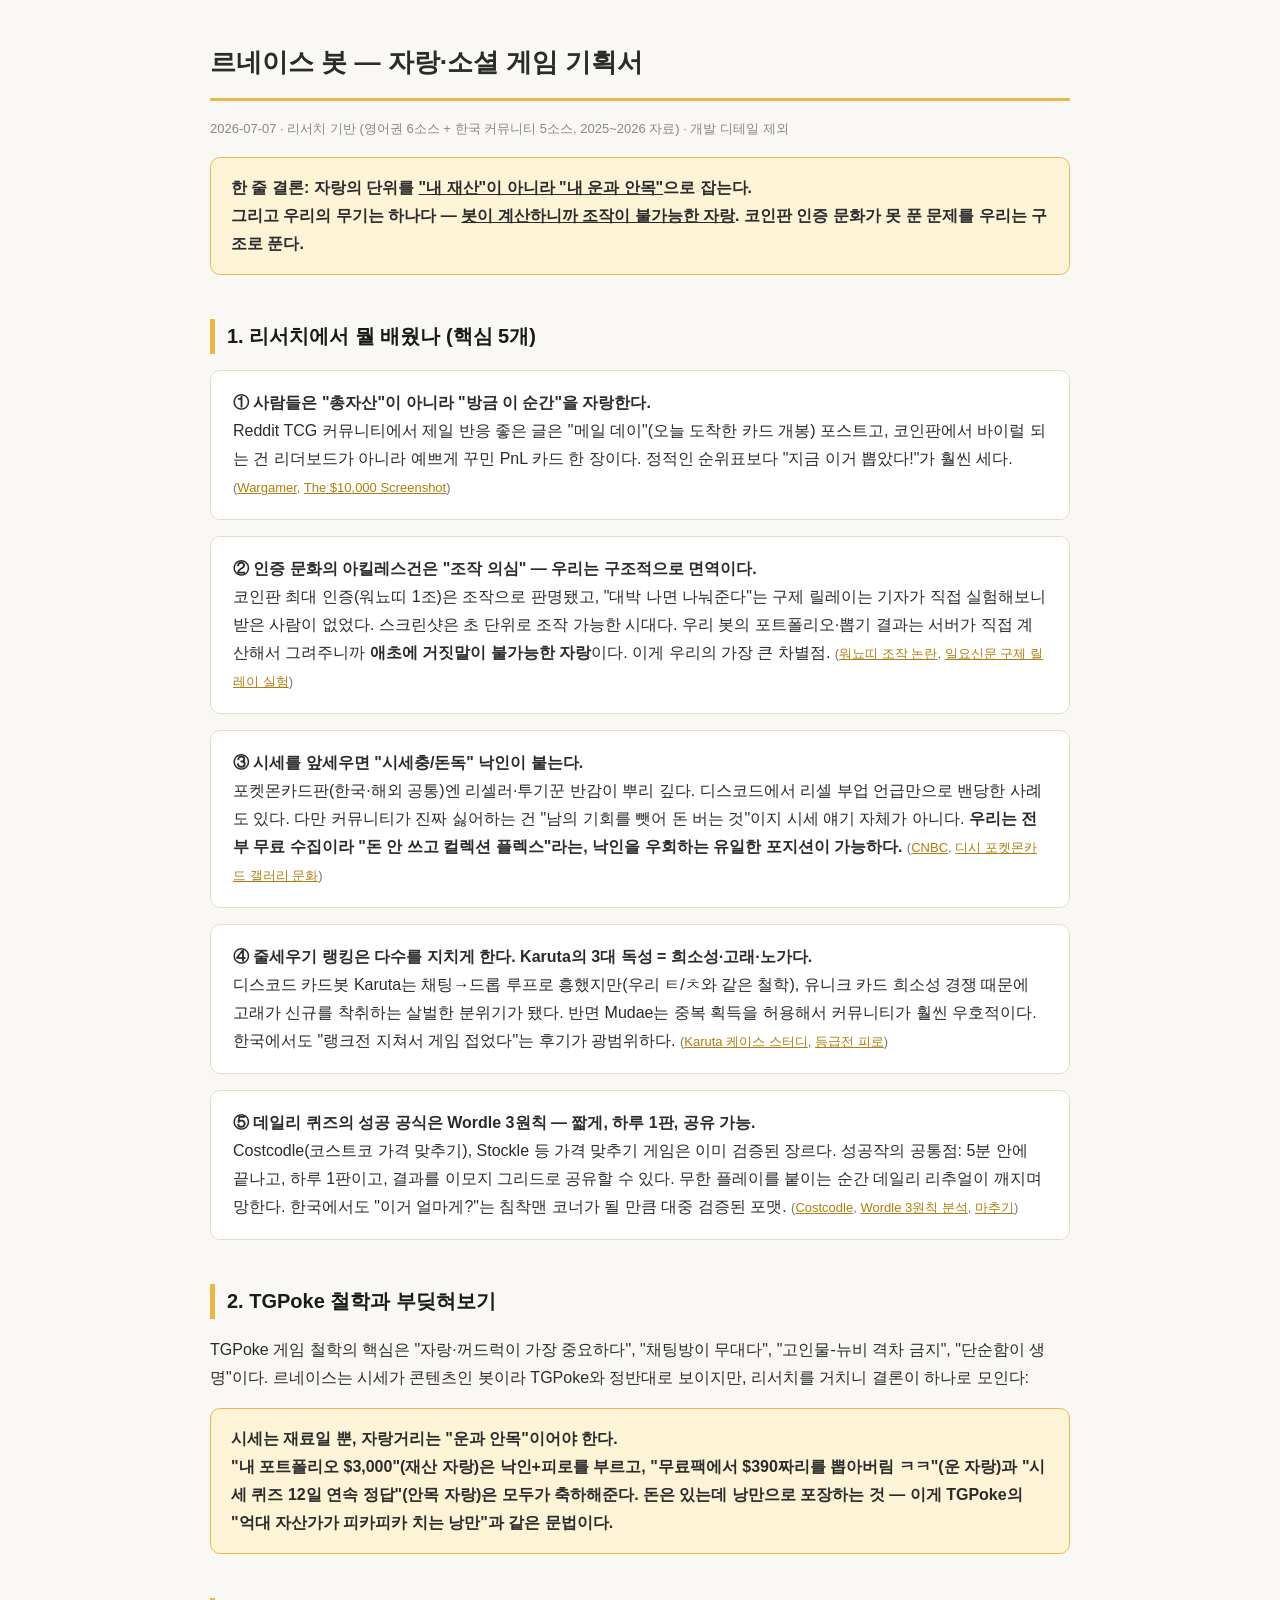
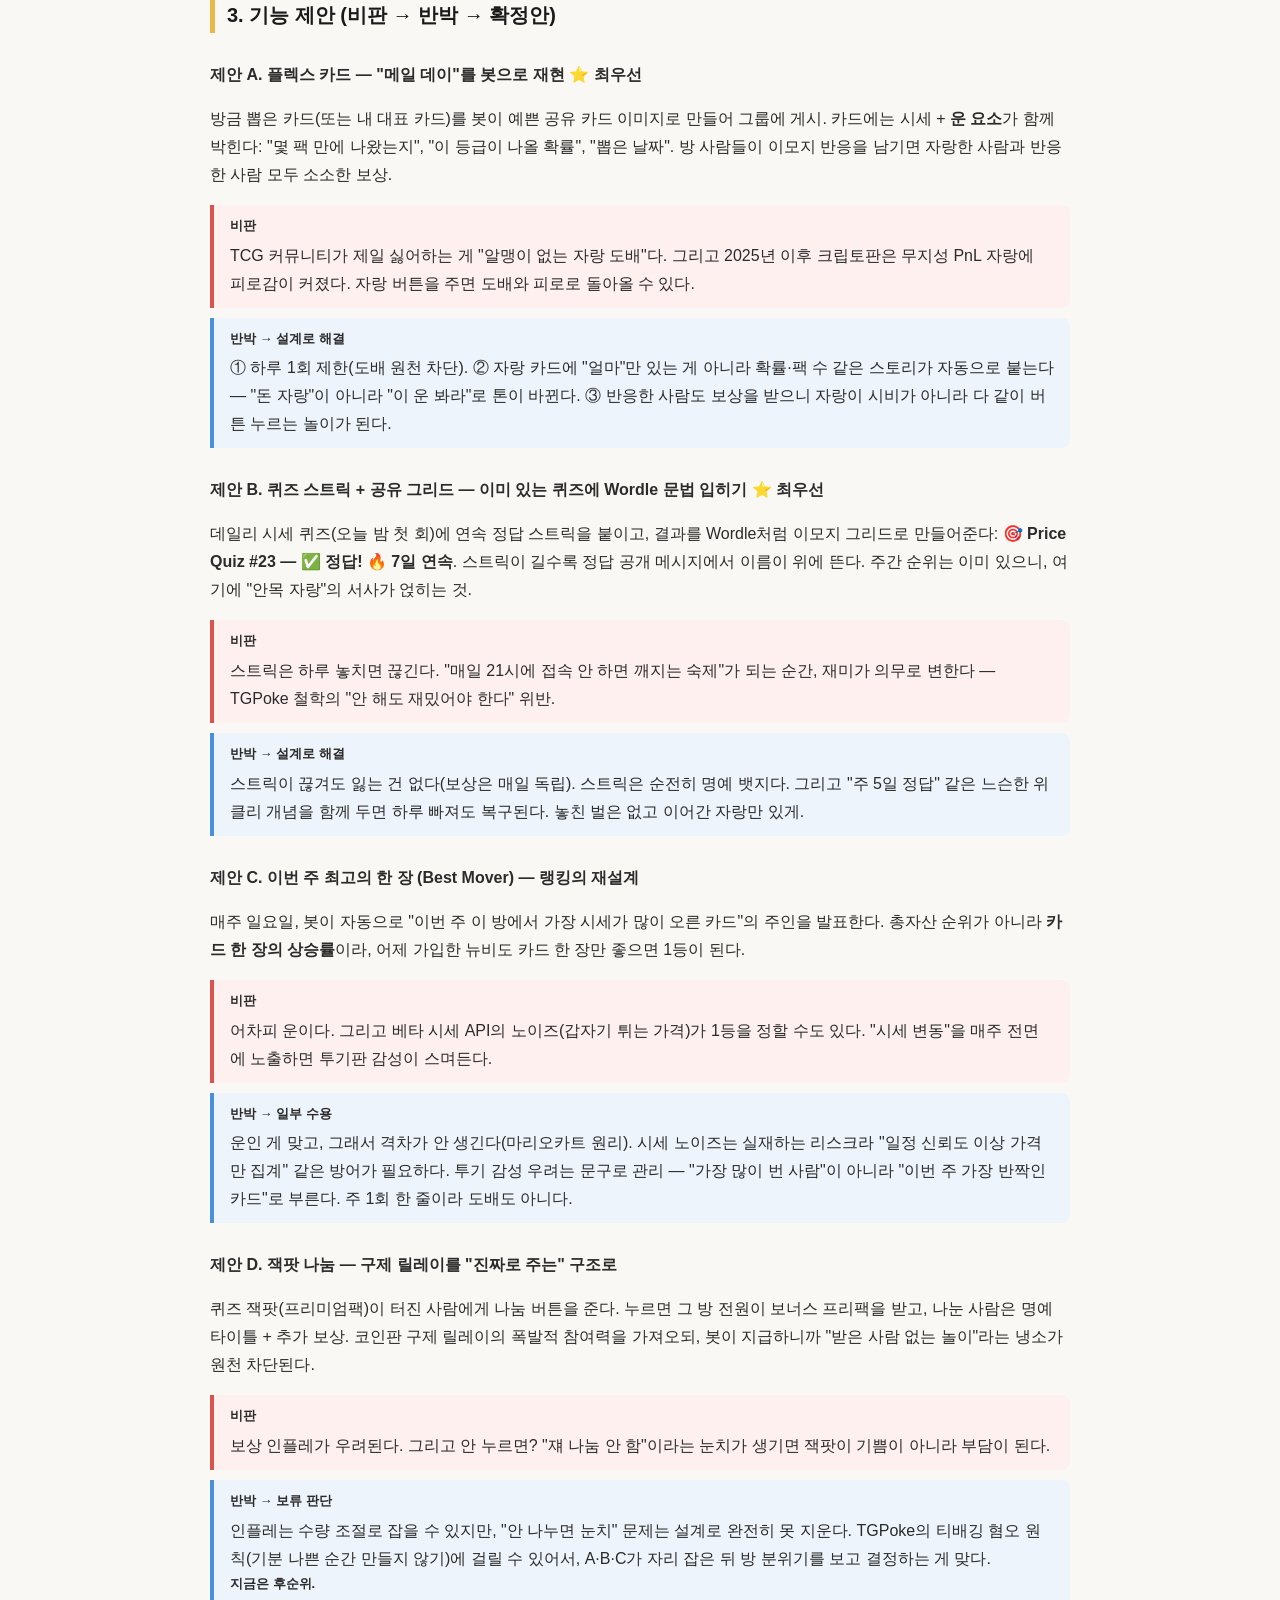
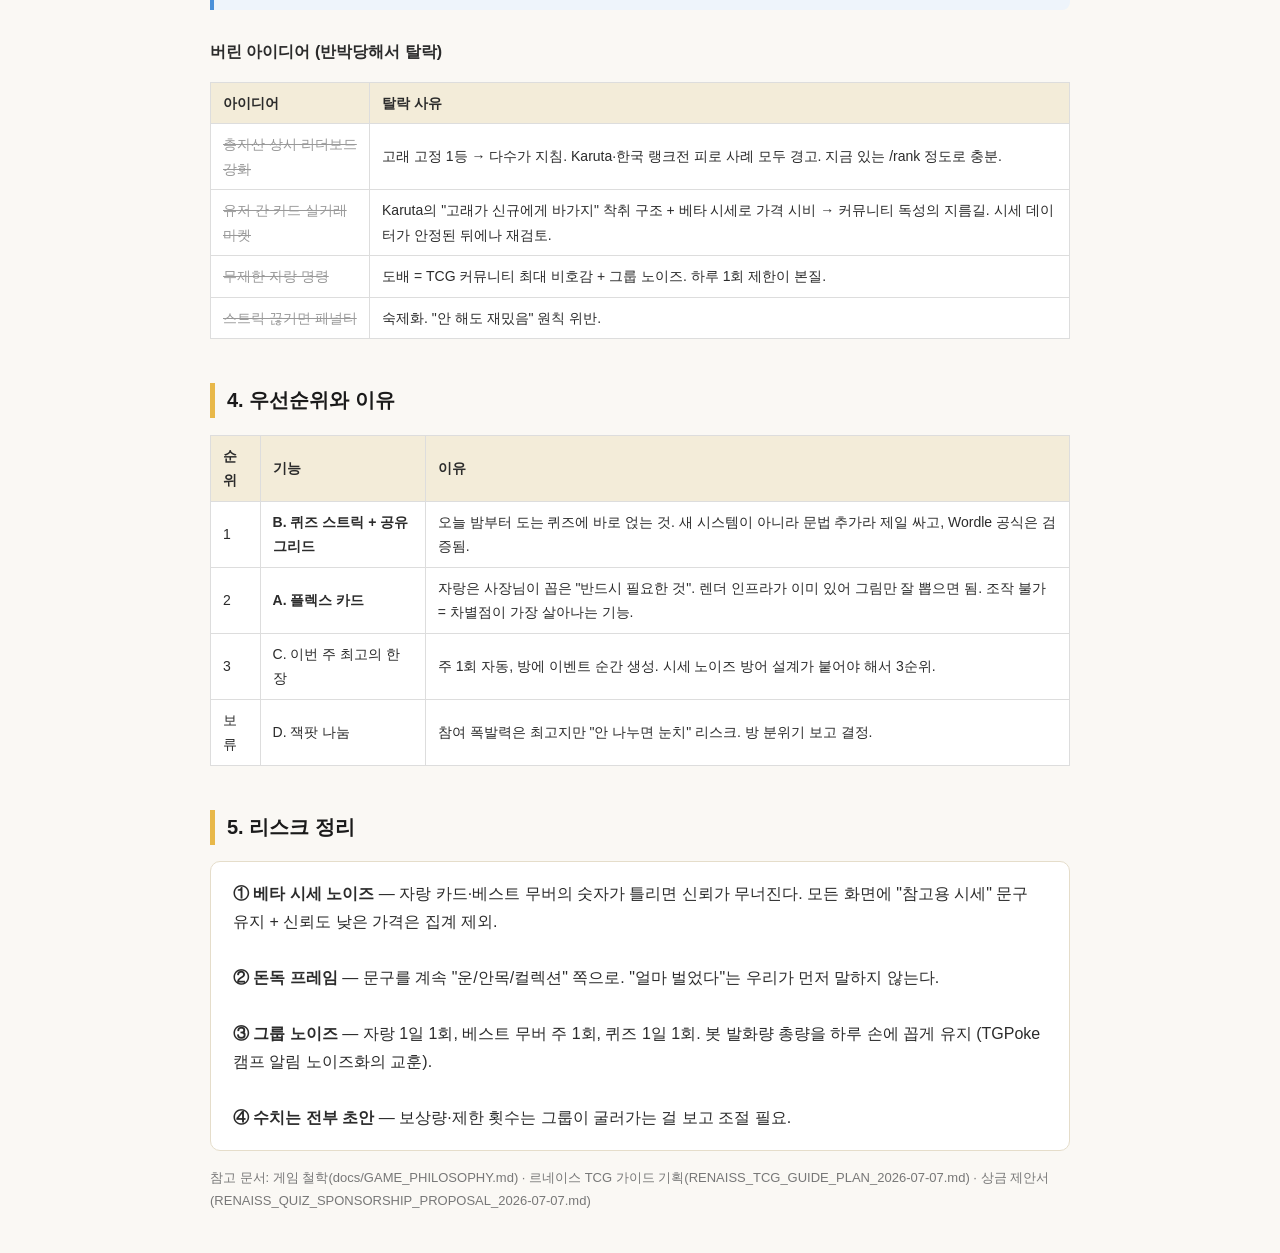
==== renaiss_bot/docs/RENAISS_SOCIAL_FLEX_PLAN_2026-07-07.html @ b19faefa "Renaiss TCG Bot — standalone repo TGPoke 본체에서 분리한 독립 레포. 자체 Playwright 렌더러로 메인 레포 의존성 제거.  - 팩 개봉(일일" ====
<!DOCTYPE html>
<html lang="ko">
<head>
<meta charset="UTF-8">
<title>르네이스 봇 자랑·소셜 게임 기획서 (2026-07-07)</title>
<style>
  body { font-family: 'Pretendard', 'Malgun Gothic', sans-serif; max-width: 860px; margin: 40px auto; padding: 0 24px; line-height: 1.75; color: #2b2b2b; background: #faf8f4; }
  h1 { font-size: 26px; border-bottom: 3px solid #e8b849; padding-bottom: 12px; }
  h2 { font-size: 20px; margin-top: 44px; color: #1a1a1a; border-left: 5px solid #e8b849; padding-left: 12px; }
  h3 { font-size: 16px; margin-top: 28px; }
  .meta { color: #888; font-size: 13px; }
  .box { background: #fff; border: 1px solid #e5ddca; border-radius: 10px; padding: 18px 22px; margin: 16px 0; }
  .verdict { background: #fdf3d7; border: 1px solid #e8b849; border-radius: 10px; padding: 16px 20px; margin: 16px 0; font-weight: 600; }
  .critique { border-left: 4px solid #d9534f; background: #fdf0ef; padding: 10px 16px; margin: 10px 0; border-radius: 0 8px 8px 0; }
  .rebuttal { border-left: 4px solid #4a90d9; background: #eef4fb; padding: 10px 16px; margin: 10px 0; border-radius: 0 8px 8px 0; }
  .critique b, .rebuttal b { display: block; font-size: 13px; margin-bottom: 4px; }
  table { border-collapse: collapse; width: 100%; margin: 14px 0; font-size: 14px; background: #fff; }
  th, td { border: 1px solid #ddd; padding: 8px 12px; text-align: left; }
  th { background: #f3ecd9; }
  a { color: #b07d10; }
  .drop { color: #999; text-decoration: line-through; }
  .small { font-size: 13px; color: #777; }
</style>
</head>
<body>

<h1>르네이스 봇 — 자랑·소셜 게임 기획서</h1>
<p class="meta">2026-07-07 · 리서치 기반 (영어권 6소스 + 한국 커뮤니티 5소스, 2025~2026 자료) · 개발 디테일 제외</p>

<div class="verdict">
한 줄 결론: 자랑의 단위를 <u>"내 재산"이 아니라 "내 운과 안목"</u>으로 잡는다.<br>
그리고 우리의 무기는 하나다 — <u>봇이 계산하니까 조작이 불가능한 자랑</u>. 코인판 인증 문화가 못 푼 문제를 우리는 구조로 푼다.
</div>

<h2>1. 리서치에서 뭘 배웠나 (핵심 5개)</h2>

<div class="box">
<b>① 사람들은 "총자산"이 아니라 "방금 이 순간"을 자랑한다.</b><br>
Reddit TCG 커뮤니티에서 제일 반응 좋은 글은 "메일 데이"(오늘 도착한 카드 개봉) 포스트고, 코인판에서 바이럴 되는 건 리더보드가 아니라 예쁘게 꾸민 PnL 카드 한 장이다. 정적인 순위표보다 "지금 이거 뽑았다!"가 훨씬 세다.
<span class="small">(<a href="https://www.wargamer.com/pokemon-trading-card-game/scalper-versus-reseller">Wargamer</a>, <a href="https://parthsamin.medium.com/the-10-000-screenshot-why-crypto-trading-has-a-trust-problem-and-how-we-can-fix-it-24beef2309e1">The $10,000 Screenshot</a>)</span>
</div>

<div class="box">
<b>② 인증 문화의 아킬레스건은 "조작 의심" — 우리는 구조적으로 면역이다.</b><br>
코인판 최대 인증(워뇨띠 1조)은 조작으로 판명됐고, "대박 나면 나눠준다"는 구제 릴레이는 기자가 직접 실험해보니 받은 사람이 없었다. 스크린샷은 초 단위로 조작 가능한 시대다. 우리 봇의 포트폴리오·뽑기 결과는 서버가 직접 계산해서 그려주니까 <b>애초에 거짓말이 불가능한 자랑</b>이다. 이게 우리의 가장 큰 차별점.
<span class="small">(<a href="https://namu.wiki/w/%EC%9B%8C%EB%87%A8%EB%9D%A0">워뇨띠 조작 논란</a>, <a href="https://www.ilyo.co.kr/?ac=article_view&amp;entry_id=287125">일요신문 구제 릴레이 실험</a>)</span>
</div>

<div class="box">
<b>③ 시세를 앞세우면 "시세충/돈독" 낙인이 붙는다.</b><br>
포켓몬카드판(한국·해외 공통)엔 리셀러·투기꾼 반감이 뿌리 깊다. 디스코드에서 리셀 부업 언급만으로 밴당한 사례도 있다. 다만 커뮤니티가 진짜 싫어하는 건 "남의 기회를 뺏어 돈 버는 것"이지 시세 얘기 자체가 아니다. <b>우리는 전부 무료 수집이라 "돈 안 쓰고 컬렉션 플렉스"라는, 낙인을 우회하는 유일한 포지션이 가능하다.</b>
<span class="small">(<a href="https://www.cnbc.com/2026/05/22/pokemon-cards-crypto-market-resale-logan-paul.html">CNBC</a>, <a href="https://namu.wiki/w/%ED%8F%AC%EC%BC%93%EB%AA%AC%20%EC%B9%B4%EB%93%9C%20%EA%B2%8C%EC%9E%84%20%EB%A7%88%EC%9D%B4%EB%84%88%20%EA%B0%A4%EB%9F%AC%EB%A6%AC">디시 포켓몬카드 갤러리 문화</a>)</span>
</div>

<div class="box">
<b>④ 줄세우기 랭킹은 다수를 지치게 한다. Karuta의 3대 독성 = 희소성·고래·노가다.</b><br>
디스코드 카드봇 Karuta는 채팅→드롭 루프로 흥했지만(우리 ㅌ/ㅊ와 같은 철학), 유니크 카드 희소성 경쟁 때문에 고래가 신규를 착취하는 살벌한 분위기가 됐다. 반면 Mudae는 중복 획득을 허용해서 커뮤니티가 훨씬 우호적이다. 한국에서도 "랭크전 지쳐서 게임 접었다"는 후기가 광범위하다.
<span class="small">(<a href="https://blog.communityone.io/karuta-part-2-nfts-monetization-and-community-dynamics-lessons-for-developers/">Karuta 케이스 스터디</a>, <a href="https://namu.wiki/w/%EB%93%B1%EA%B8%89%EC%A0%84">등급전 피로</a>)</span>
</div>

<div class="box">
<b>⑤ 데일리 퀴즈의 성공 공식은 Wordle 3원칙 — 짧게, 하루 1판, 공유 가능.</b><br>
Costcodle(코스트코 가격 맞추기), Stockle 등 가격 맞추기 게임은 이미 검증된 장르다. 성공작의 공통점: 5분 안에 끝나고, 하루 1판이고, 결과를 이모지 그리드로 공유할 수 있다. 무한 플레이를 붙이는 순간 데일리 리추얼이 깨지며 망한다. 한국에서도 "이거 얼마게?"는 침착맨 코너가 될 만큼 대중 검증된 포맷.
<span class="small">(<a href="https://costcodle.com/">Costcodle</a>, <a href="https://thinkygames.com/features/tired-of-wordle-and-connections-try-these-6-fun-daily-puzzle-games-that-will-get-you-thinking/">Wordle 3원칙 분석</a>, <a href="https://machugi.io/quiz/JHIhp5DKJ8VRvFANbplm">마추기</a>)</span>
</div>

<h2>2. TGPoke 철학과 부딪혀보기</h2>
<p>TGPoke 게임 철학의 핵심은 "자랑·꺼드럭이 가장 중요하다", "채팅방이 무대다", "고인물-뉴비 격차 금지", "단순함이 생명"이다. 르네이스는 시세가 콘텐츠인 봇이라 TGPoke와 정반대로 보이지만, 리서치를 거치니 결론이 하나로 모인다:</p>
<div class="verdict">
시세는 재료일 뿐, 자랑거리는 "운과 안목"이어야 한다.<br>
"내 포트폴리오 $3,000"(재산 자랑)은 낙인+피로를 부르고, "무료팩에서 $390짜리를 뽑아버림 ㅋㅋ"(운 자랑)과 "시세 퀴즈 12일 연속 정답"(안목 자랑)은 모두가 축하해준다. 돈은 있는데 낭만으로 포장하는 것 — 이게 TGPoke의 "억대 자산가가 피카피카 치는 낭만"과 같은 문법이다.
</div>

<h2>3. 기능 제안 (비판 → 반박 → 확정안)</h2>

<h3>제안 A. 플렉스 카드 — "메일 데이"를 봇으로 재현 ⭐ 최우선</h3>
<p>방금 뽑은 카드(또는 내 대표 카드)를 봇이 예쁜 공유 카드 이미지로 만들어 그룹에 게시. 카드에는 시세 + <b>운 요소</b>가 함께 박힌다: "몇 팩 만에 나왔는지", "이 등급이 나올 확률", "뽑은 날짜". 방 사람들이 이모지 반응을 남기면 자랑한 사람과 반응한 사람 모두 소소한 보상.</p>
<div class="critique"><b>비판</b>TCG 커뮤니티가 제일 싫어하는 게 "알맹이 없는 자랑 도배"다. 그리고 2025년 이후 크립토판은 무지성 PnL 자랑에 피로감이 커졌다. 자랑 버튼을 주면 도배와 피로로 돌아올 수 있다.</div>
<div class="rebuttal"><b>반박 → 설계로 해결</b>① 하루 1회 제한(도배 원천 차단). ② 자랑 카드에 "얼마"만 있는 게 아니라 확률·팩 수 같은 스토리가 자동으로 붙는다 — "돈 자랑"이 아니라 "이 운 봐라"로 톤이 바뀐다. ③ 반응한 사람도 보상을 받으니 자랑이 시비가 아니라 다 같이 버튼 누르는 놀이가 된다.</div>

<h3>제안 B. 퀴즈 스트릭 + 공유 그리드 — 이미 있는 퀴즈에 Wordle 문법 입히기 ⭐ 최우선</h3>
<p>데일리 시세 퀴즈(오늘 밤 첫 회)에 연속 정답 스트릭을 붙이고, 결과를 Wordle처럼 이모지 그리드로 만들어준다: <b>🎯 Price Quiz #23 — ✅ 정답! 🔥 7일 연속</b>. 스트릭이 길수록 정답 공개 메시지에서 이름이 위에 뜬다. 주간 순위는 이미 있으니, 여기에 "안목 자랑"의 서사가 얹히는 것.</p>
<div class="critique"><b>비판</b>스트릭은 하루 놓치면 끊긴다. "매일 21시에 접속 안 하면 깨지는 숙제"가 되는 순간, 재미가 의무로 변한다 — TGPoke 철학의 "안 해도 재밌어야 한다" 위반.</div>
<div class="rebuttal"><b>반박 → 설계로 해결</b>스트릭이 끊겨도 잃는 건 없다(보상은 매일 독립). 스트릭은 순전히 명예 뱃지다. 그리고 "주 5일 정답" 같은 느슨한 위클리 개념을 함께 두면 하루 빠져도 복구된다. 놓친 벌은 없고 이어간 자랑만 있게.</div>

<h3>제안 C. 이번 주 최고의 한 장 (Best Mover) — 랭킹의 재설계</h3>
<p>매주 일요일, 봇이 자동으로 "이번 주 이 방에서 가장 시세가 많이 오른 카드"의 주인을 발표한다. 총자산 순위가 아니라 <b>카드 한 장의 상승률</b>이라, 어제 가입한 뉴비도 카드 한 장만 좋으면 1등이 된다.</p>
<div class="critique"><b>비판</b>어차피 운이다. 그리고 베타 시세 API의 노이즈(갑자기 튀는 가격)가 1등을 정할 수도 있다. "시세 변동"을 매주 전면에 노출하면 투기판 감성이 스며든다.</div>
<div class="rebuttal"><b>반박 → 일부 수용</b>운인 게 맞고, 그래서 격차가 안 생긴다(마리오카트 원리). 시세 노이즈는 실재하는 리스크라 "일정 신뢰도 이상 가격만 집계" 같은 방어가 필요하다. 투기 감성 우려는 문구로 관리 — "가장 많이 번 사람"이 아니라 "이번 주 가장 반짝인 카드"로 부른다. 주 1회 한 줄이라 도배도 아니다.</div>

<h3>제안 D. 잭팟 나눔 — 구제 릴레이를 "진짜로 주는" 구조로</h3>
<p>퀴즈 잭팟(프리미엄팩)이 터진 사람에게 나눔 버튼을 준다. 누르면 그 방 전원이 보너스 프리팩을 받고, 나눈 사람은 명예 타이틀 + 추가 보상. 코인판 구제 릴레이의 폭발적 참여력을 가져오되, 봇이 지급하니까 "받은 사람 없는 놀이"라는 냉소가 원천 차단된다.</p>
<div class="critique"><b>비판</b>보상 인플레가 우려된다. 그리고 안 누르면? "쟤 나눔 안 함"이라는 눈치가 생기면 잭팟이 기쁨이 아니라 부담이 된다.</div>
<div class="rebuttal"><b>반박 → 보류 판단</b>인플레는 수량 조절로 잡을 수 있지만, "안 나누면 눈치" 문제는 설계로 완전히 못 지운다. TGPoke의 티배깅 혐오 원칙(기분 나쁜 순간 만들지 않기)에 걸릴 수 있어서, A·B·C가 자리 잡은 뒤 방 분위기를 보고 결정하는 게 맞다. <b>지금은 후순위.</b></div>

<h3>버린 아이디어 (반박당해서 탈락)</h3>
<table>
<tr><th>아이디어</th><th>탈락 사유</th></tr>
<tr><td class="drop">총자산 상시 리더보드 강화</td><td>고래 고정 1등 → 다수가 지침. Karuta·한국 랭크전 피로 사례 모두 경고. 지금 있는 /rank 정도로 충분.</td></tr>
<tr><td class="drop">유저 간 카드 실거래 마켓</td><td>Karuta의 "고래가 신규에게 바가지" 착취 구조 + 베타 시세로 가격 시비 → 커뮤니티 독성의 지름길. 시세 데이터가 안정된 뒤에나 재검토.</td></tr>
<tr><td class="drop">무제한 자랑 명령</td><td>도배 = TCG 커뮤니티 최대 비호감 + 그룹 노이즈. 하루 1회 제한이 본질.</td></tr>
<tr><td class="drop">스트릭 끊기면 페널티</td><td>숙제화. "안 해도 재밌음" 원칙 위반.</td></tr>
</table>

<h2>4. 우선순위와 이유</h2>
<table>
<tr><th>순위</th><th>기능</th><th>이유</th></tr>
<tr><td>1</td><td><b>B. 퀴즈 스트릭 + 공유 그리드</b></td><td>오늘 밤부터 도는 퀴즈에 바로 얹는 것. 새 시스템이 아니라 문법 추가라 제일 싸고, Wordle 공식은 검증됨.</td></tr>
<tr><td>2</td><td><b>A. 플렉스 카드</b></td><td>자랑은 사장님이 꼽은 "반드시 필요한 것". 렌더 인프라가 이미 있어 그림만 잘 뽑으면 됨. 조작 불가 = 차별점이 가장 살아나는 기능.</td></tr>
<tr><td>3</td><td>C. 이번 주 최고의 한 장</td><td>주 1회 자동, 방에 이벤트 순간 생성. 시세 노이즈 방어 설계가 붙어야 해서 3순위.</td></tr>
<tr><td>보류</td><td>D. 잭팟 나눔</td><td>참여 폭발력은 최고지만 "안 나누면 눈치" 리스크. 방 분위기 보고 결정.</td></tr>
</table>

<h2>5. 리스크 정리</h2>
<div class="box">
<b>① 베타 시세 노이즈</b> — 자랑 카드·베스트 무버의 숫자가 틀리면 신뢰가 무너진다. 모든 화면에 "참고용 시세" 문구 유지 + 신뢰도 낮은 가격은 집계 제외.<br><br>
<b>② 돈독 프레임</b> — 문구를 계속 "운/안목/컬렉션" 쪽으로. "얼마 벌었다"는 우리가 먼저 말하지 않는다.<br><br>
<b>③ 그룹 노이즈</b> — 자랑 1일 1회, 베스트 무버 주 1회, 퀴즈 1일 1회. 봇 발화량 총량을 하루 손에 꼽게 유지 (TGPoke 캠프 알림 노이즈화의 교훈).<br><br>
<b>④ 수치는 전부 초안</b> — 보상량·제한 횟수는 그룹이 굴러가는 걸 보고 조절 필요.
</div>

<p class="small">참고 문서: 게임 철학(docs/GAME_PHILOSOPHY.md) · 르네이스 TCG 가이드 기획(RENAISS_TCG_GUIDE_PLAN_2026-07-07.md) · 상금 제안서(RENAISS_QUIZ_SPONSORSHIP_PROPOSAL_2026-07-07.md)</p>

</body>
</html>
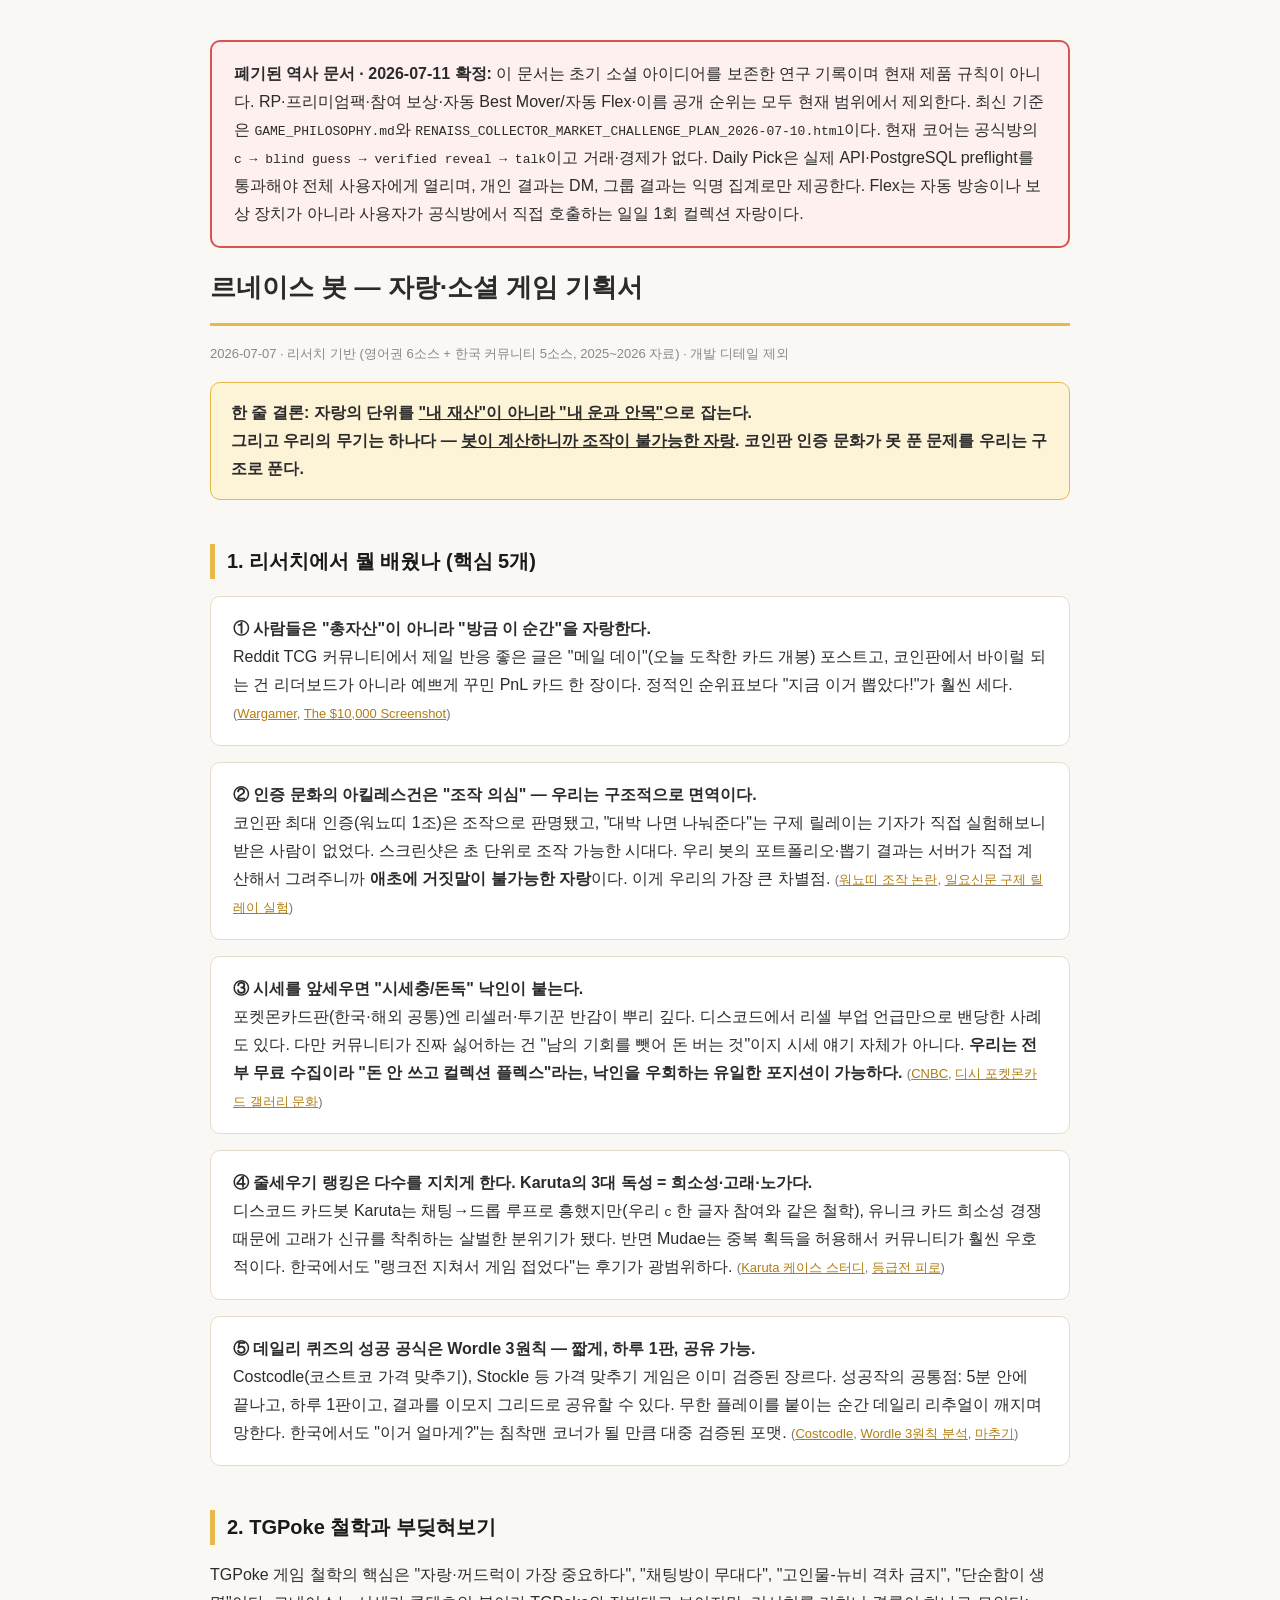
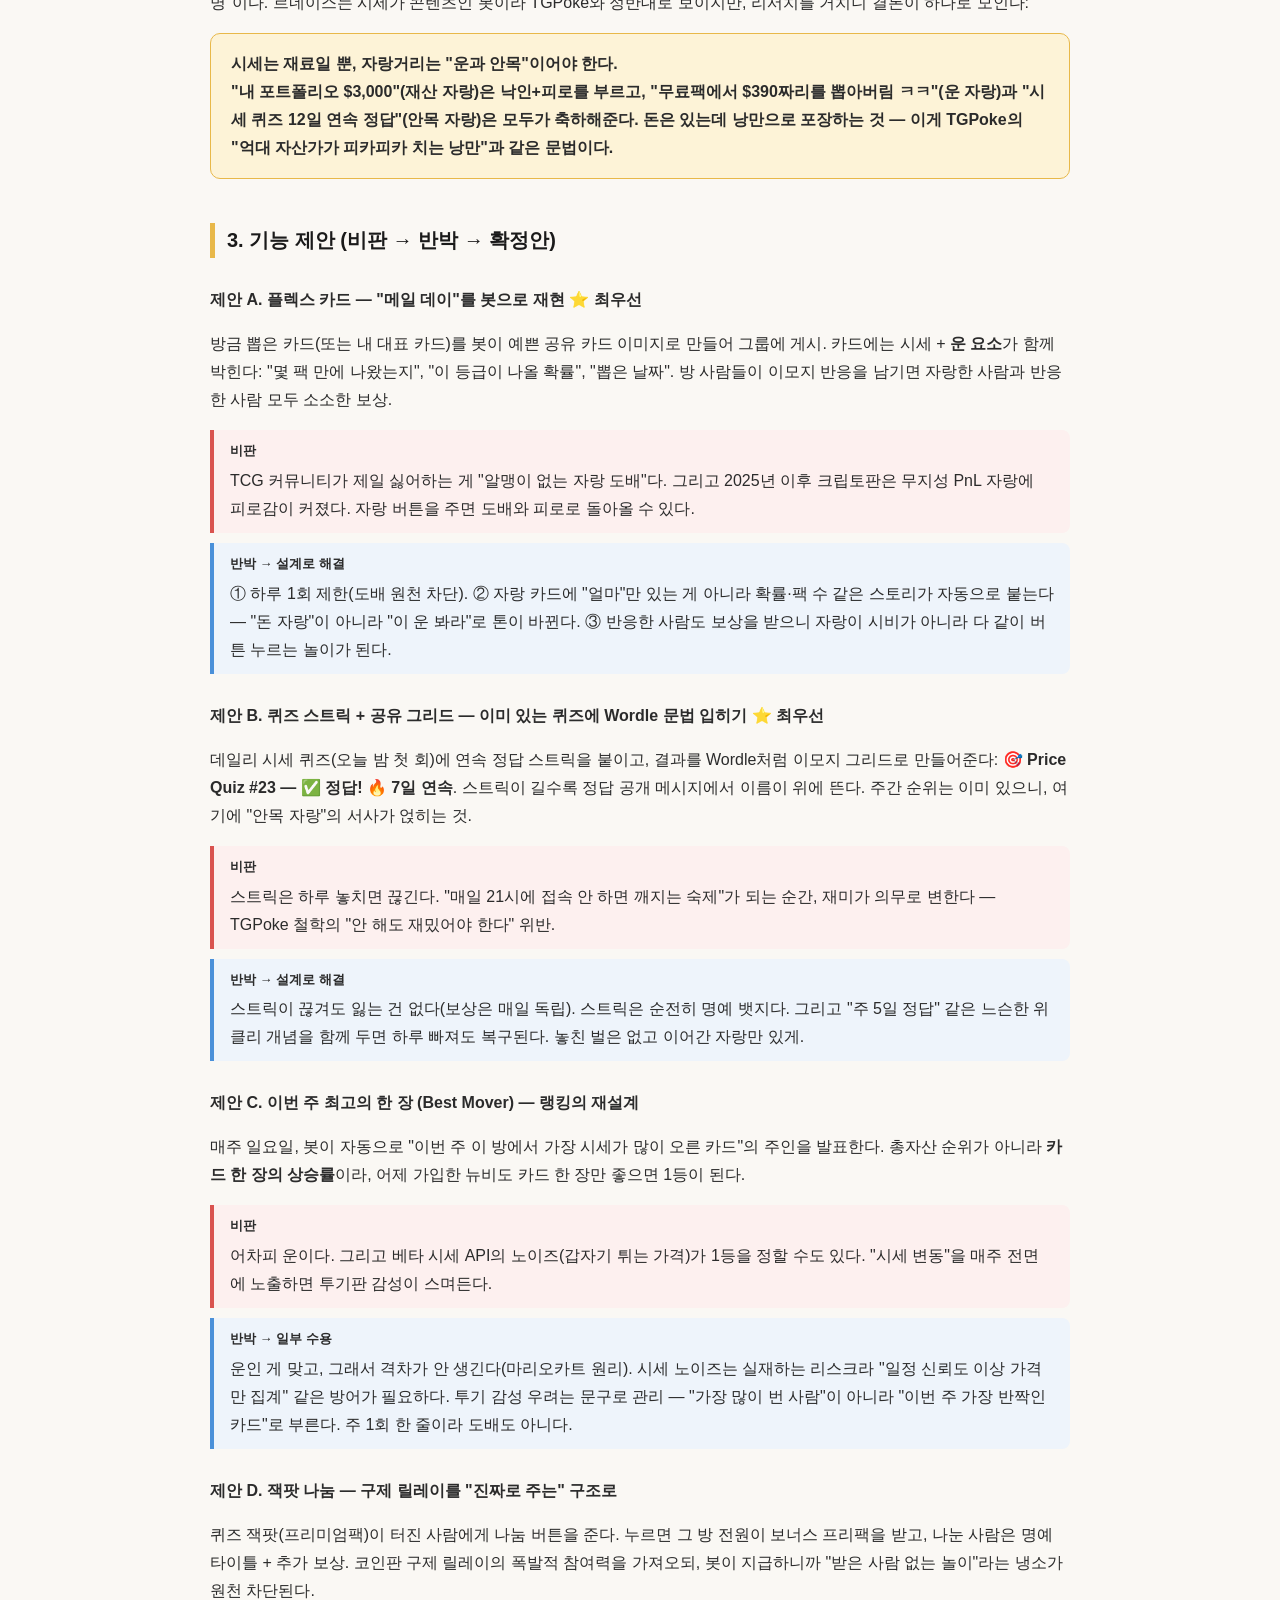
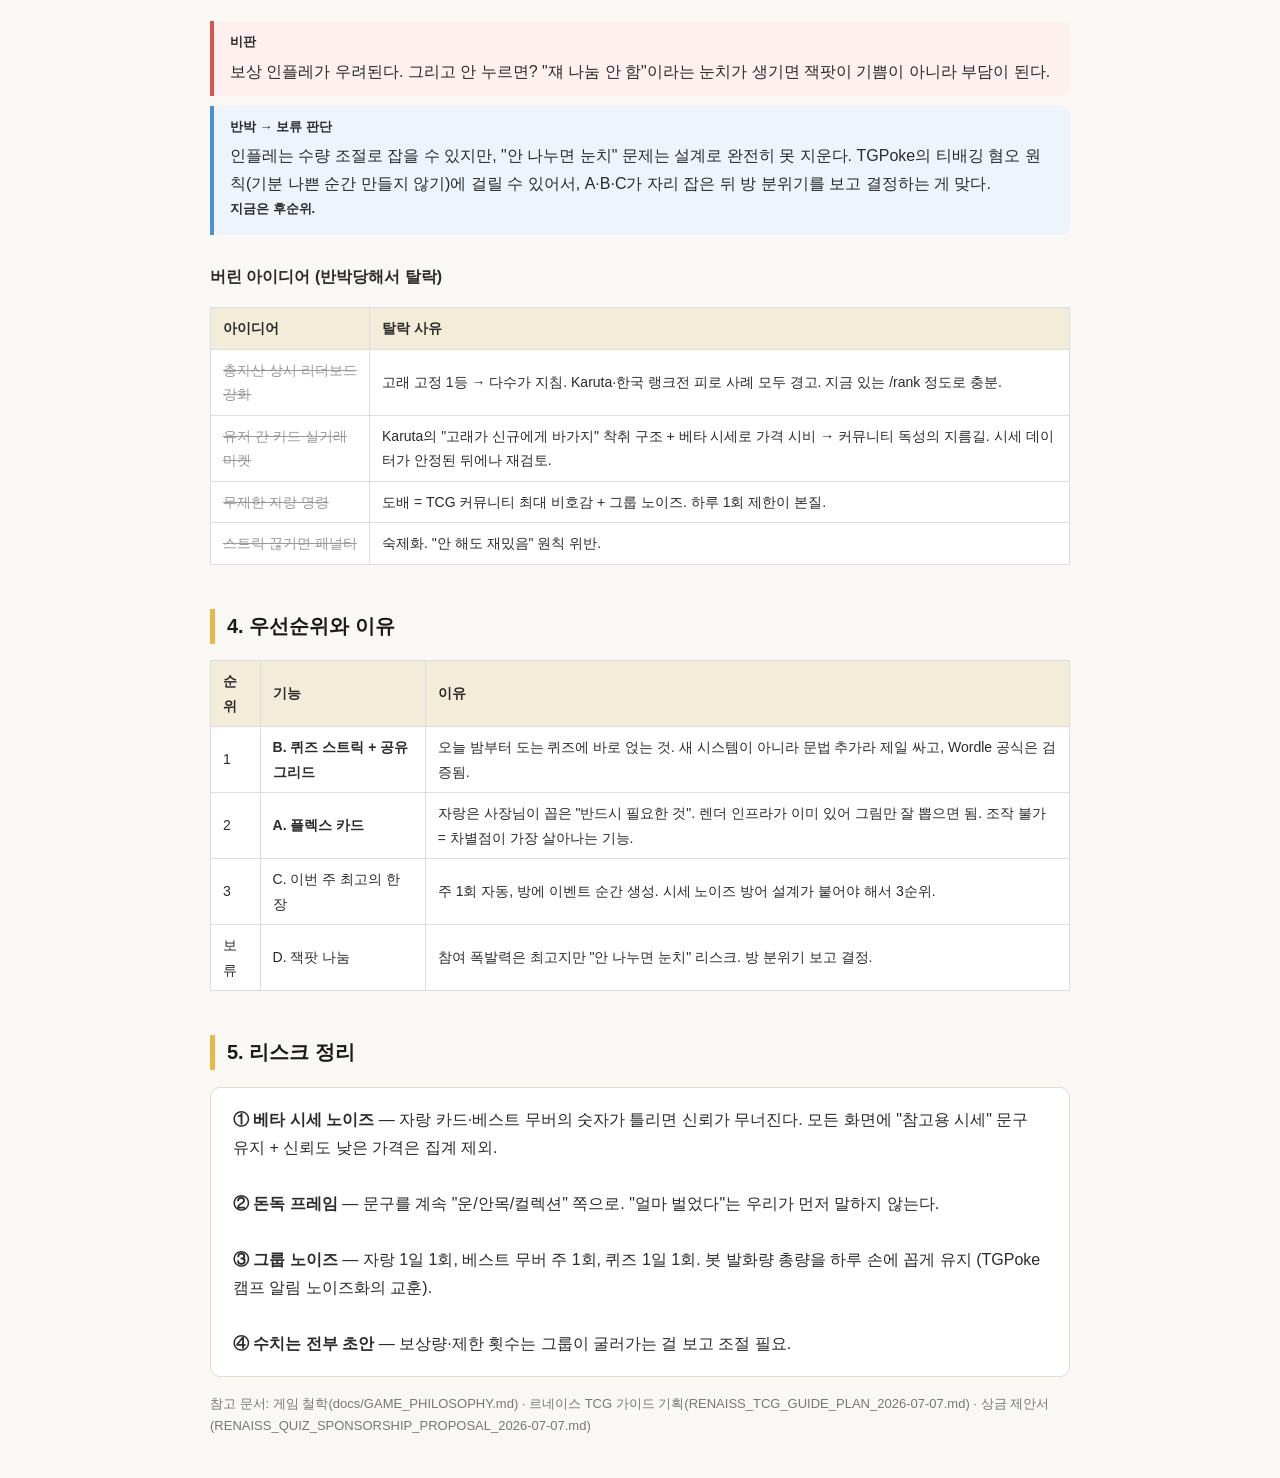
==== commit bdcf26c3: "feat: harden Renaiss collector pilot" ====
--- a/renaiss_bot/docs/RENAISS_SOCIAL_FLEX_PLAN_2026-07-07.html
+++ b/renaiss_bot/docs/RENAISS_SOCIAL_FLEX_PLAN_2026-07-07.html
@@ -23,6 +23,16 @@
 </style>
 </head>
 <body>
+
+<div class="box" style="border:2px solid #d9534f;background:#fdf0ef">
+<b>폐기된 역사 문서 · 2026-07-11 확정:</b>
+이 문서는 초기 소셜 아이디어를 보존한 연구 기록이며 현재 제품 규칙이 아니다.
+RP·프리미엄팩·참여 보상·자동 Best Mover/자동 Flex·이름 공개 순위는 모두 현재 범위에서 제외한다.
+최신 기준은 <code>GAME_PHILOSOPHY.md</code>와 <code>RENAISS_COLLECTOR_MARKET_CHALLENGE_PLAN_2026-07-10.html</code>이다.
+현재 코어는 공식방의 <code>c → blind guess → verified reveal → talk</code>이고 거래·경제가 없다.
+Daily Pick은 실제 API·PostgreSQL preflight를 통과해야 전체 사용자에게 열리며, 개인 결과는 DM, 그룹 결과는 익명 집계로만 제공한다.
+Flex는 자동 방송이나 보상 장치가 아니라 사용자가 공식방에서 직접 호출하는 일일 1회 컬렉션 자랑이다.
+</div>
 
 <h1>르네이스 봇 — 자랑·소셜 게임 기획서</h1>
 <p class="meta">2026-07-07 · 리서치 기반 (영어권 6소스 + 한국 커뮤니티 5소스, 2025~2026 자료) · 개발 디테일 제외</p>
@@ -54,7 +64,7 @@
 
 <div class="box">
 <b>④ 줄세우기 랭킹은 다수를 지치게 한다. Karuta의 3대 독성 = 희소성·고래·노가다.</b><br>
-디스코드 카드봇 Karuta는 채팅→드롭 루프로 흥했지만(우리 ㅌ/ㅊ와 같은 철학), 유니크 카드 희소성 경쟁 때문에 고래가 신규를 착취하는 살벌한 분위기가 됐다. 반면 Mudae는 중복 획득을 허용해서 커뮤니티가 훨씬 우호적이다. 한국에서도 "랭크전 지쳐서 게임 접었다"는 후기가 광범위하다.
+디스코드 카드봇 Karuta는 채팅→드롭 루프로 흥했지만(우리 <code>c</code> 한 글자 참여와 같은 철학), 유니크 카드 희소성 경쟁 때문에 고래가 신규를 착취하는 살벌한 분위기가 됐다. 반면 Mudae는 중복 획득을 허용해서 커뮤니티가 훨씬 우호적이다. 한국에서도 "랭크전 지쳐서 게임 접었다"는 후기가 광범위하다.
 <span class="small">(<a href="https://blog.communityone.io/karuta-part-2-nfts-monetization-and-community-dynamics-lessons-for-developers/">Karuta 케이스 스터디</a>, <a href="https://namu.wiki/w/%EB%93%B1%EA%B8%89%EC%A0%84">등급전 피로</a>)</span>
 </div>
 
